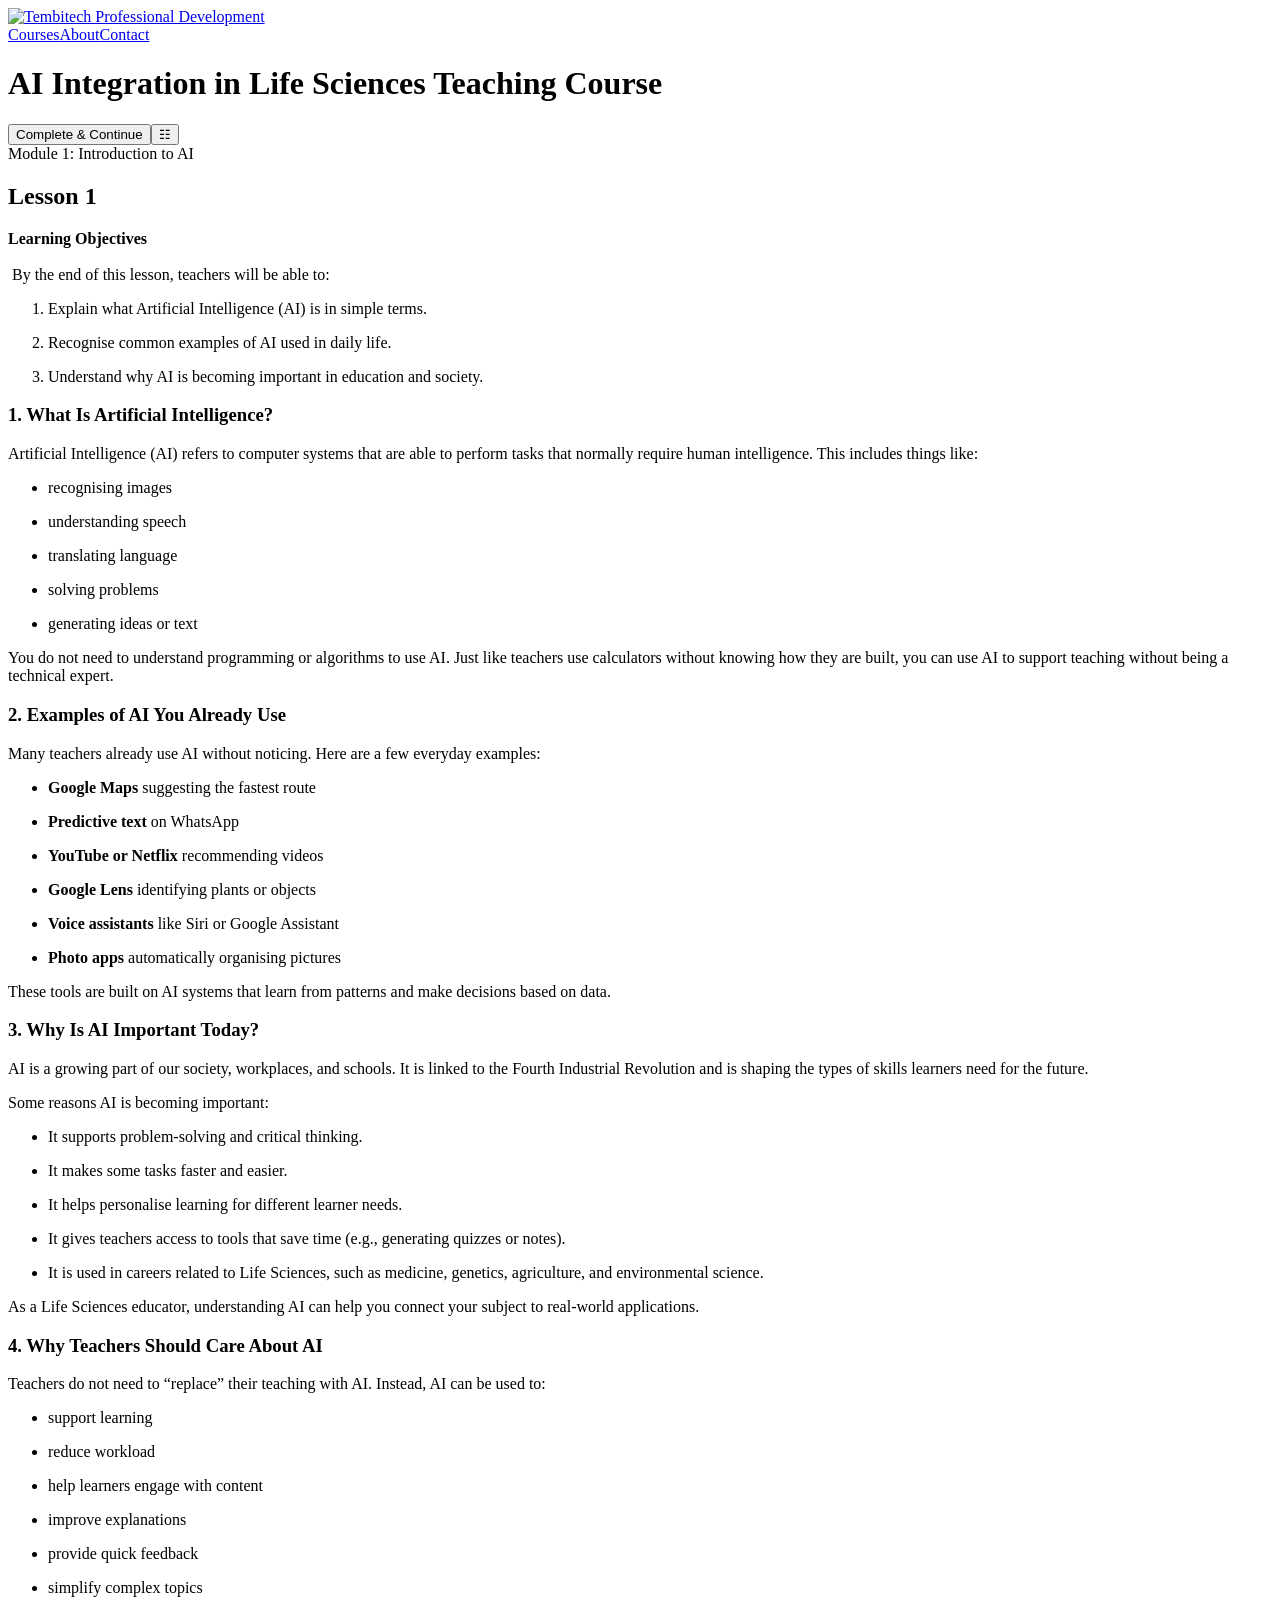
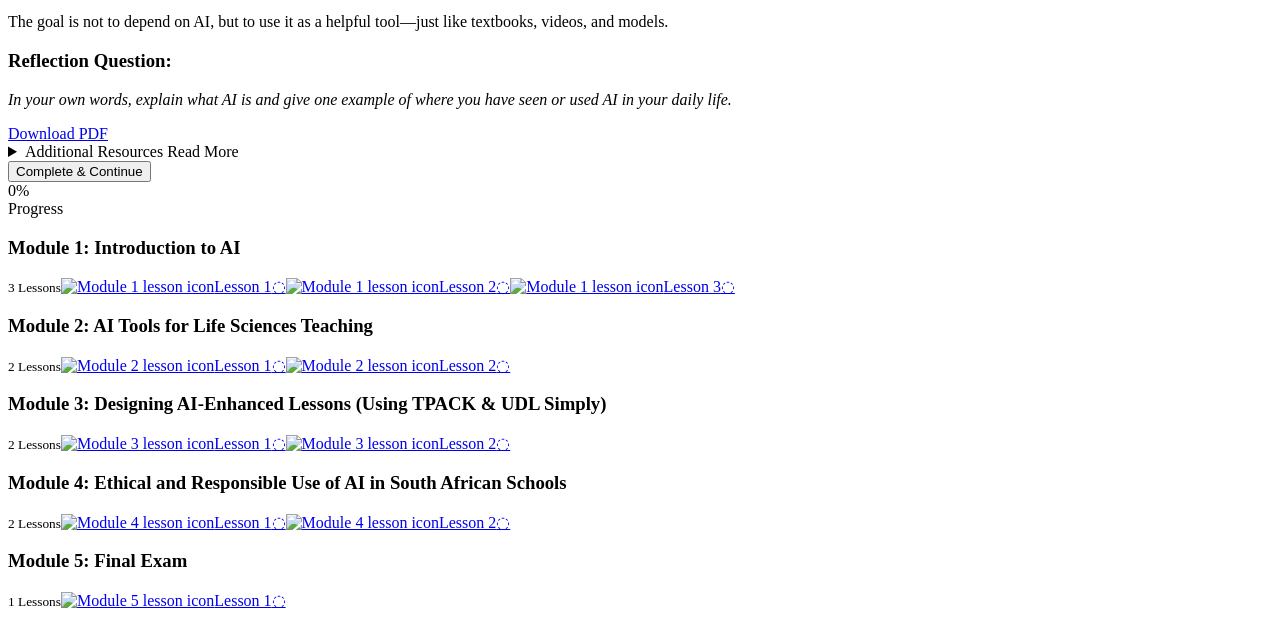
==== module-1-lesson-1.html @ ab1770be "Add files via upload" ====
<!DOCTYPE html>

<html lang="en"><head><meta charset="utf-8"/><meta content="width=device-width,initial-scale=1" name="viewport"/><title>Lesson 1 — Tembitech</title><link href="assets/style.css" rel="stylesheet"/></head><body data-lesson="1-1" data-next="module-1-lesson-2.html"><header class="site-header"><a class="brand" href="index.html"><img alt="Tembitech Professional Development" src="https://images.squarespace-cdn.com/content/v1/6937506808ee877567604727/1765232756141-DBXHXUD9WX5X76IBM87U/ChatGPT+Image+Nov+30%2C+2025+at+03_59_58+PM.png?format=1500w"/></a><nav><a href="course.html">Courses</a><a href="about.html">About</a><a href="contact.html">Contact</a></nav></header><div class="lesson-shell"><div class="lesson-toolbar"><h1>AI Integration in Life Sciences Teaching Course</h1><div class="lesson-controls"><button class="complete">Complete &amp; Continue</button><button aria-label="Toggle lesson menu" class="side-toggle" id="sidebar-toggle">☷</button></div></div><div class="lesson-main"><main class="lesson-body"><div class="lesson-head"><div class="eyebrow">Module 1: Introduction to AI</div><h2>Lesson 1</h2></div><div class="lesson-copy"><div class="sqs-html-content" data-sqsp-text-block-content=""><p class="" style="white-space:pre-wrap;"><strong>Learning Objectives<br/></strong><br/> By the end of this lesson, teachers will be able to:</p><ol data-rte-list="default"><li><p class="" style="white-space:pre-wrap;">Explain what Artificial Intelligence (AI) is in simple terms.</p></li><li><p class="" style="white-space:pre-wrap;">Recognise common examples of AI used in daily life.</p></li><li><p class="" style="white-space:pre-wrap;">Understand why AI is becoming important in education and society.</p></li></ol></div><div class="sqs-html-content" data-sqsp-text-block-content=""><h3 style="white-space:pre-wrap;"><strong>1. What Is Artificial Intelligence?</strong></h3><p class="" style="white-space:pre-wrap;">Artificial Intelligence (AI) refers to computer systems that are able to perform tasks that normally require human intelligence. This includes things like:</p><ul data-rte-list="default"><li><p class="" style="white-space:pre-wrap;">recognising images</p></li><li><p class="" style="white-space:pre-wrap;">understanding speech</p></li><li><p class="" style="white-space:pre-wrap;">translating language</p></li><li><p class="" style="white-space:pre-wrap;">solving problems</p></li><li><p class="" style="white-space:pre-wrap;">generating ideas or text</p></li></ul><p class="" style="white-space:pre-wrap;">You do not need to understand programming or algorithms to use AI. Just like teachers use calculators without knowing how they are built, you can use AI to support teaching without being a technical expert.</p><h3 style="white-space:pre-wrap;"><strong>2. Examples of AI You Already Use</strong></h3><p class="" style="white-space:pre-wrap;">Many teachers already use AI without noticing. Here are a few everyday examples:</p><ul data-rte-list="default"><li><p class="" style="white-space:pre-wrap;"><strong>Google Maps</strong> suggesting the fastest route</p></li><li><p class="" style="white-space:pre-wrap;"><strong>Predictive text</strong> on WhatsApp</p></li><li><p class="" style="white-space:pre-wrap;"><strong>YouTube or Netflix</strong> recommending videos</p></li><li><p class="" style="white-space:pre-wrap;"><strong>Google Lens</strong> identifying plants or objects</p></li><li><p class="" style="white-space:pre-wrap;"><strong>Voice assistants</strong> like Siri or Google Assistant</p></li><li><p class="" style="white-space:pre-wrap;"><strong>Photo apps</strong> automatically organising pictures</p></li></ul><p class="" style="white-space:pre-wrap;">These tools are built on AI systems that learn from patterns and make decisions based on data.</p><h3 style="white-space:pre-wrap;"><strong>3. Why Is AI Important Today?</strong></h3><p class="" style="white-space:pre-wrap;">AI is a growing part of our society, workplaces, and schools. It is linked to the Fourth Industrial Revolution and is shaping the types of skills learners need for the future.</p><p class="" style="white-space:pre-wrap;">Some reasons AI is becoming important:</p><ul data-rte-list="default"><li><p class="" style="white-space:pre-wrap;">It supports problem-solving and critical thinking.</p></li><li><p class="" style="white-space:pre-wrap;">It makes some tasks faster and easier.</p></li><li><p class="" style="white-space:pre-wrap;">It helps personalise learning for different learner needs.</p></li><li><p class="" style="white-space:pre-wrap;">It gives teachers access to tools that save time (e.g., generating quizzes or notes).</p></li><li><p class="" style="white-space:pre-wrap;">It is used in careers related to Life Sciences, such as medicine, genetics, agriculture, and environmental science.</p></li></ul><p class="" style="white-space:pre-wrap;">As a Life Sciences educator, understanding AI can help you connect your subject to real-world applications.</p><h3 style="white-space:pre-wrap;"><strong>4. Why Teachers Should Care About AI</strong></h3><p class="" style="white-space:pre-wrap;">Teachers do not need to “replace” their teaching with AI. Instead, AI can be used to:</p><ul data-rte-list="default"><li><p class="" style="white-space:pre-wrap;">support learning</p></li><li><p class="" style="white-space:pre-wrap;">reduce workload</p></li><li><p class="" style="white-space:pre-wrap;">help learners engage with content</p></li><li><p class="" style="white-space:pre-wrap;">improve explanations</p></li><li><p class="" style="white-space:pre-wrap;">provide quick feedback</p></li><li><p class="" style="white-space:pre-wrap;">simplify complex topics</p></li></ul><p class="" style="white-space:pre-wrap;">The goal is not to depend on AI, but to use it as a helpful tool—just like textbooks, videos, and models.</p><h3 style="white-space:pre-wrap;"><strong>Reflection Question:</strong></h3><p class="" style="white-space:pre-wrap;"><em>In your own words, explain what AI is and give one example of where you have seen or used AI in your daily life.</em></p></div><div class="resource"><a href="https://share.google/nVao4CCB8Tq6VTcps" rel="noopener" target="_blank">Download PDF</a></div><details class="resource"><summary>Additional Resources Read More</summary><p><a href="https://share.google/VZdBVOHCZ76gS6Zm8" rel="noopener" target="_blank">Read More</a></p></details><div class="lesson-bottom"><button class="complete">Complete &amp; Continue</button></div></div></main><aside class="lesson-sidebar"><div class="side-progress"><div class="progress" style="margin:0"><div class="progress-fill" data-progress="">0%</div><span class="progress-label">Progress</span></div></div><div class="side-group"><h3>Module 1: Introduction to AI</h3><small>3 Lessons</small><a class="side-lesson sidekey-1-1 active" href="module-1-lesson-1.html"><img alt="Module 1 lesson icon" src="assets/m1.png"/><span>Lesson 1</span><span data-done="1-1">◌</span></a><a class="side-lesson sidekey-1-2" href="module-1-lesson-2.html"><img alt="Module 1 lesson icon" src="assets/m1.png"/><span>Lesson 2</span><span data-done="1-2">◌</span></a><a class="side-lesson sidekey-1-3" href="module-1-lesson-3.html"><img alt="Module 1 lesson icon" src="assets/m1.png"/><span>Lesson 3</span><span data-done="1-3">◌</span></a></div><div class="side-group"><h3>Module 2: AI Tools for  Life Sciences Teaching</h3><small>2 Lessons</small><a class="side-lesson sidekey-2-1" href="module-2-lesson-1.html"><img alt="Module 2 lesson icon" src="assets/m2.png"/><span>Lesson 1</span><span data-done="2-1">◌</span></a><a class="side-lesson sidekey-2-2" href="module-2-lesson-2.html"><img alt="Module 2 lesson icon" src="assets/m2.png"/><span>Lesson 2</span><span data-done="2-2">◌</span></a></div><div class="side-group"><h3>Module 3: Designing AI-Enhanced Lessons (Using TPACK &amp; UDL Simply)</h3><small>2 Lessons</small><a class="side-lesson sidekey-3-1" href="module-3-lesson-1.html"><img alt="Module 3 lesson icon" src="assets/m3.png"/><span>Lesson 1</span><span data-done="3-1">◌</span></a><a class="side-lesson sidekey-3-2" href="module-3-lesson-2.html"><img alt="Module 3 lesson icon" src="assets/m3.png"/><span>Lesson 2</span><span data-done="3-2">◌</span></a></div><div class="side-group"><h3>Module 4: Ethical and Responsible Use of AI in South African Schools</h3><small>2 Lessons</small><a class="side-lesson sidekey-4-1" href="module-4-lesson-1.html"><img alt="Module 4 lesson icon" src="assets/m4.png"/><span>Lesson 1</span><span data-done="4-1">◌</span></a><a class="side-lesson sidekey-4-2" href="module-4-lesson-2.html"><img alt="Module 4 lesson icon" src="assets/m4.png"/><span>Lesson 2</span><span data-done="4-2">◌</span></a></div><div class="side-group"><h3>Module 5: Final Exam</h3><small>1 Lessons</small><a class="side-lesson sidekey-5-1" href="module-5-lesson-1.html"><img alt="Module 5 lesson icon" src="assets/m5.png"/><span>Lesson 1</span><span data-done="5-1">◌</span></a></div></aside></div></div><script src="assets/site.js"></script></body></html>
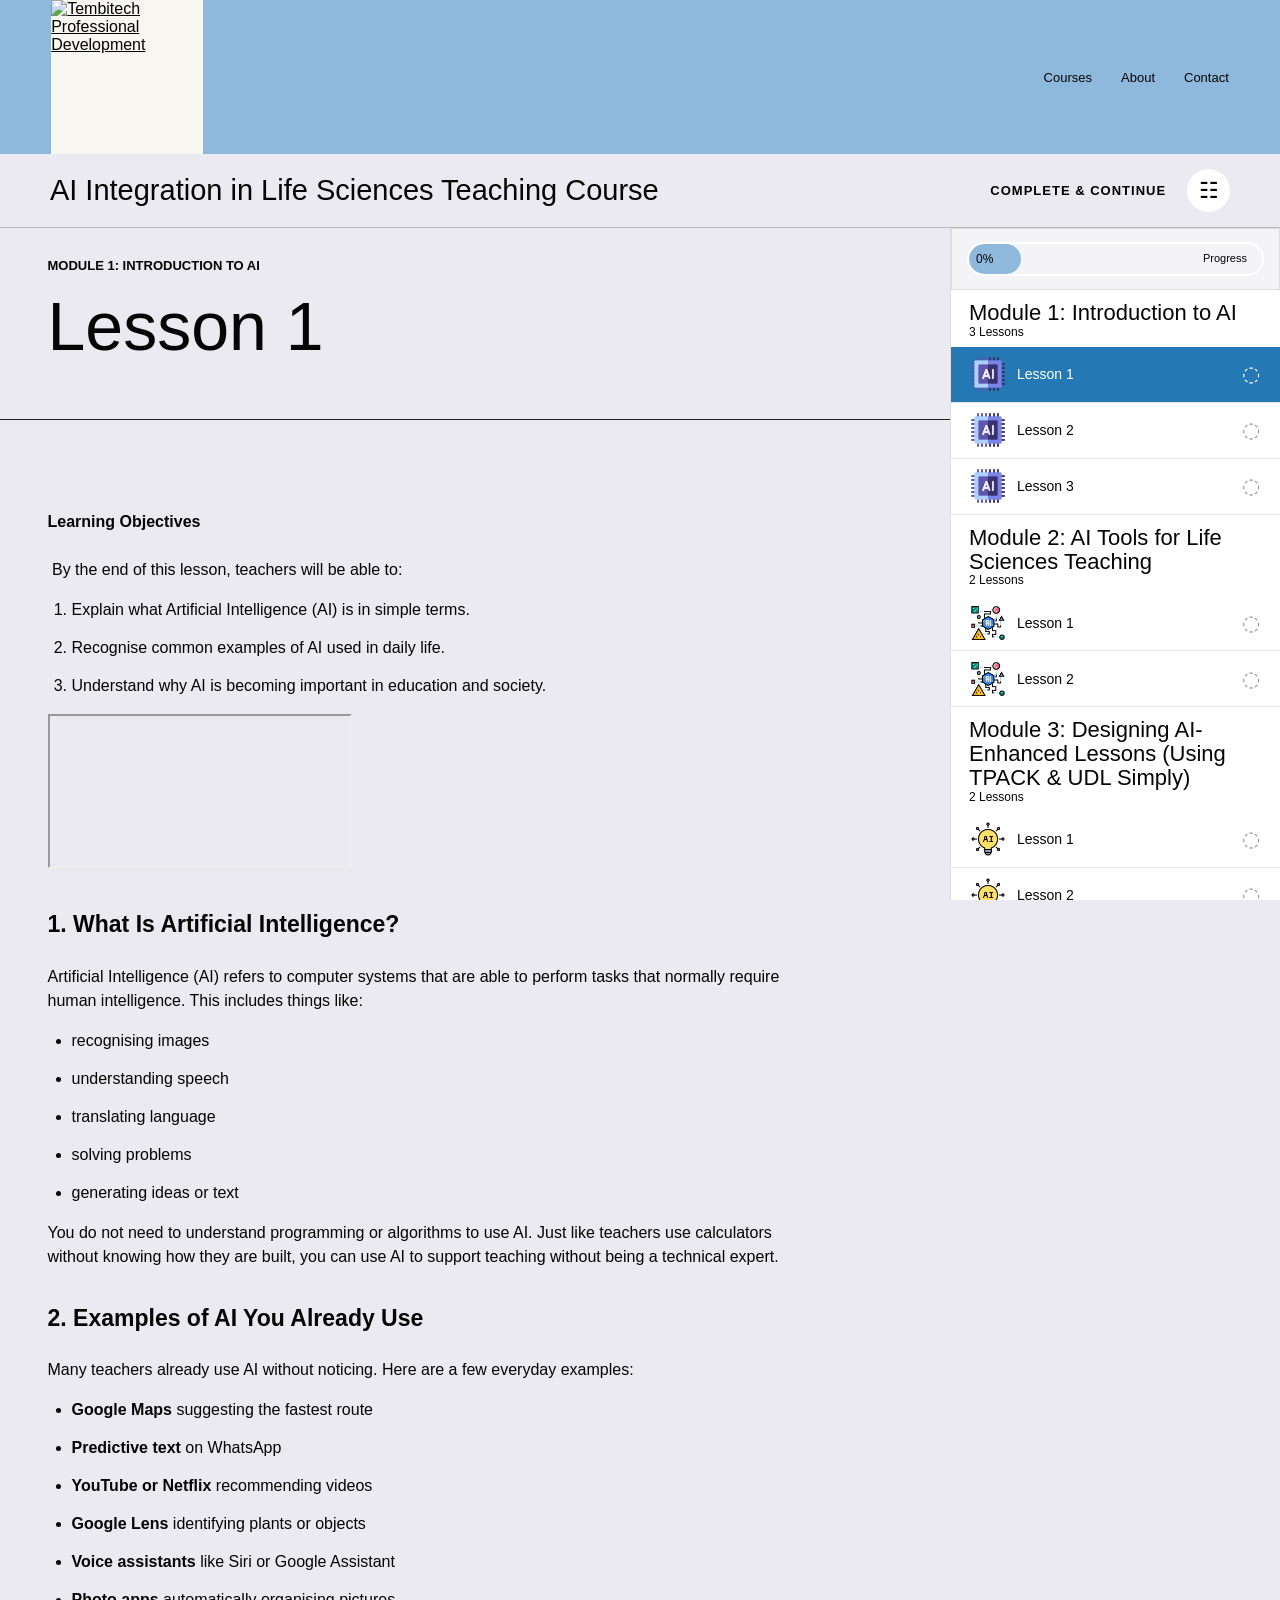
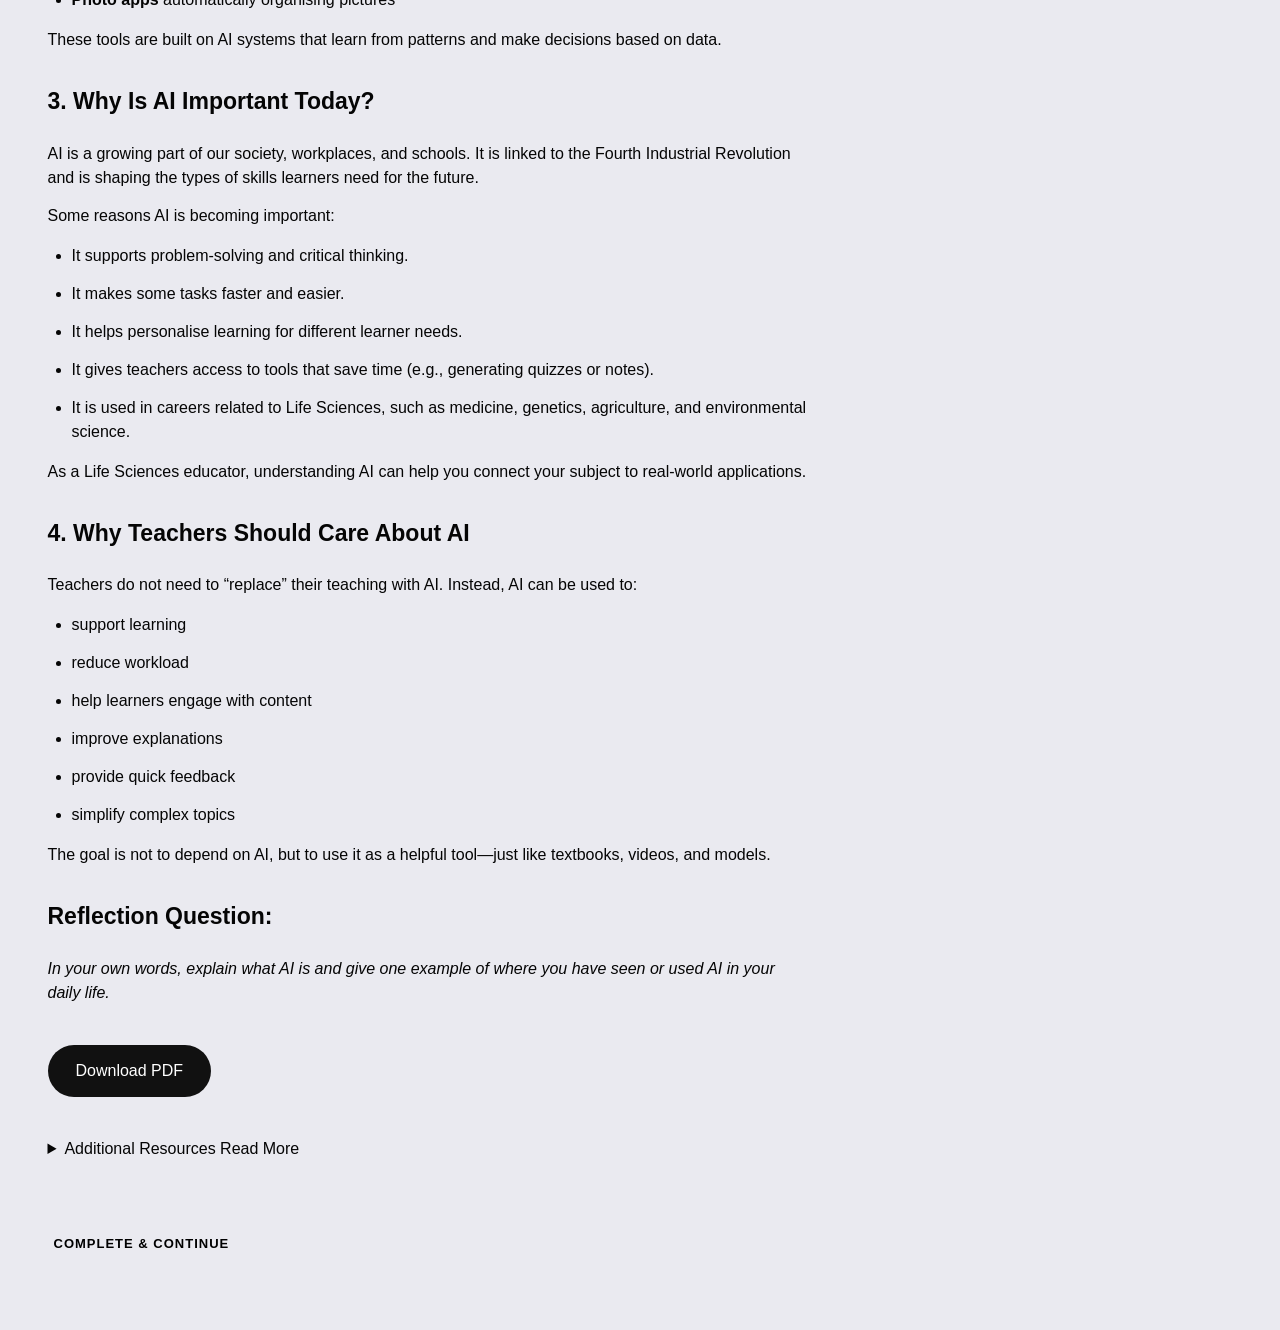
==== commit e7dff63a: "Insert video for Lesson 1 Added a video section to Lesson 1 to enhance learning." ====
--- a/module-1-lesson-1.html
+++ b/module-1-lesson-1.html
@@ -1,3 +1,14 @@
 <!DOCTYPE html>
 
-<html lang="en"><head><meta charset="utf-8"/><meta content="width=device-width,initial-scale=1" name="viewport"/><title>Lesson 1 — Tembitech</title><link href="assets/style.css" rel="stylesheet"/></head><body data-lesson="1-1" data-next="module-1-lesson-2.html"><header class="site-header"><a class="brand" href="index.html"><img alt="Tembitech Professional Development" src="https://images.squarespace-cdn.com/content/v1/6937506808ee877567604727/1765232756141-DBXHXUD9WX5X76IBM87U/ChatGPT+Image+Nov+30%2C+2025+at+03_59_58+PM.png?format=1500w"/></a><nav><a href="course.html">Courses</a><a href="about.html">About</a><a href="contact.html">Contact</a></nav></header><div class="lesson-shell"><div class="lesson-toolbar"><h1>AI Integration in Life Sciences Teaching Course</h1><div class="lesson-controls"><button class="complete">Complete &amp; Continue</button><button aria-label="Toggle lesson menu" class="side-toggle" id="sidebar-toggle">☷</button></div></div><div class="lesson-main"><main class="lesson-body"><div class="lesson-head"><div class="eyebrow">Module 1: Introduction to AI</div><h2>Lesson 1</h2></div><div class="lesson-copy"><div class="sqs-html-content" data-sqsp-text-block-content=""><p class="" style="white-space:pre-wrap;"><strong>Learning Objectives<br/></strong><br/> By the end of this lesson, teachers will be able to:</p><ol data-rte-list="default"><li><p class="" style="white-space:pre-wrap;">Explain what Artificial Intelligence (AI) is in simple terms.</p></li><li><p class="" style="white-space:pre-wrap;">Recognise common examples of AI used in daily life.</p></li><li><p class="" style="white-space:pre-wrap;">Understand why AI is becoming important in education and society.</p></li></ol></div><div class="sqs-html-content" data-sqsp-text-block-content=""><h3 style="white-space:pre-wrap;"><strong>1. What Is Artificial Intelligence?</strong></h3><p class="" style="white-space:pre-wrap;">Artificial Intelligence (AI) refers to computer systems that are able to perform tasks that normally require human intelligence. This includes things like:</p><ul data-rte-list="default"><li><p class="" style="white-space:pre-wrap;">recognising images</p></li><li><p class="" style="white-space:pre-wrap;">understanding speech</p></li><li><p class="" style="white-space:pre-wrap;">translating language</p></li><li><p class="" style="white-space:pre-wrap;">solving problems</p></li><li><p class="" style="white-space:pre-wrap;">generating ideas or text</p></li></ul><p class="" style="white-space:pre-wrap;">You do not need to understand programming or algorithms to use AI. Just like teachers use calculators without knowing how they are built, you can use AI to support teaching without being a technical expert.</p><h3 style="white-space:pre-wrap;"><strong>2. Examples of AI You Already Use</strong></h3><p class="" style="white-space:pre-wrap;">Many teachers already use AI without noticing. Here are a few everyday examples:</p><ul data-rte-list="default"><li><p class="" style="white-space:pre-wrap;"><strong>Google Maps</strong> suggesting the fastest route</p></li><li><p class="" style="white-space:pre-wrap;"><strong>Predictive text</strong> on WhatsApp</p></li><li><p class="" style="white-space:pre-wrap;"><strong>YouTube or Netflix</strong> recommending videos</p></li><li><p class="" style="white-space:pre-wrap;"><strong>Google Lens</strong> identifying plants or objects</p></li><li><p class="" style="white-space:pre-wrap;"><strong>Voice assistants</strong> like Siri or Google Assistant</p></li><li><p class="" style="white-space:pre-wrap;"><strong>Photo apps</strong> automatically organising pictures</p></li></ul><p class="" style="white-space:pre-wrap;">These tools are built on AI systems that learn from patterns and make decisions based on data.</p><h3 style="white-space:pre-wrap;"><strong>3. Why Is AI Important Today?</strong></h3><p class="" style="white-space:pre-wrap;">AI is a growing part of our society, workplaces, and schools. It is linked to the Fourth Industrial Revolution and is shaping the types of skills learners need for the future.</p><p class="" style="white-space:pre-wrap;">Some reasons AI is becoming important:</p><ul data-rte-list="default"><li><p class="" style="white-space:pre-wrap;">It supports problem-solving and critical thinking.</p></li><li><p class="" style="white-space:pre-wrap;">It makes some tasks faster and easier.</p></li><li><p class="" style="white-space:pre-wrap;">It helps personalise learning for different learner needs.</p></li><li><p class="" style="white-space:pre-wrap;">It gives teachers access to tools that save time (e.g., generating quizzes or notes).</p></li><li><p class="" style="white-space:pre-wrap;">It is used in careers related to Life Sciences, such as medicine, genetics, agriculture, and environmental science.</p></li></ul><p class="" style="white-space:pre-wrap;">As a Life Sciences educator, understanding AI can help you connect your subject to real-world applications.</p><h3 style="white-space:pre-wrap;"><strong>4. Why Teachers Should Care About AI</strong></h3><p class="" style="white-space:pre-wrap;">Teachers do not need to “replace” their teaching with AI. Instead, AI can be used to:</p><ul data-rte-list="default"><li><p class="" style="white-space:pre-wrap;">support learning</p></li><li><p class="" style="white-space:pre-wrap;">reduce workload</p></li><li><p class="" style="white-space:pre-wrap;">help learners engage with content</p></li><li><p class="" style="white-space:pre-wrap;">improve explanations</p></li><li><p class="" style="white-space:pre-wrap;">provide quick feedback</p></li><li><p class="" style="white-space:pre-wrap;">simplify complex topics</p></li></ul><p class="" style="white-space:pre-wrap;">The goal is not to depend on AI, but to use it as a helpful tool—just like textbooks, videos, and models.</p><h3 style="white-space:pre-wrap;"><strong>Reflection Question:</strong></h3><p class="" style="white-space:pre-wrap;"><em>In your own words, explain what AI is and give one example of where you have seen or used AI in your daily life.</em></p></div><div class="resource"><a href="https://share.google/nVao4CCB8Tq6VTcps" rel="noopener" target="_blank">Download PDF</a></div><details class="resource"><summary>Additional Resources Read More</summary><p><a href="https://share.google/VZdBVOHCZ76gS6Zm8" rel="noopener" target="_blank">Read More</a></p></details><div class="lesson-bottom"><button class="complete">Complete &amp; Continue</button></div></div></main><aside class="lesson-sidebar"><div class="side-progress"><div class="progress" style="margin:0"><div class="progress-fill" data-progress="">0%</div><span class="progress-label">Progress</span></div></div><div class="side-group"><h3>Module 1: Introduction to AI</h3><small>3 Lessons</small><a class="side-lesson sidekey-1-1 active" href="module-1-lesson-1.html"><img alt="Module 1 lesson icon" src="assets/m1.png"/><span>Lesson 1</span><span data-done="1-1">◌</span></a><a class="side-lesson sidekey-1-2" href="module-1-lesson-2.html"><img alt="Module 1 lesson icon" src="assets/m1.png"/><span>Lesson 2</span><span data-done="1-2">◌</span></a><a class="side-lesson sidekey-1-3" href="module-1-lesson-3.html"><img alt="Module 1 lesson icon" src="assets/m1.png"/><span>Lesson 3</span><span data-done="1-3">◌</span></a></div><div class="side-group"><h3>Module 2: AI Tools for  Life Sciences Teaching</h3><small>2 Lessons</small><a class="side-lesson sidekey-2-1" href="module-2-lesson-1.html"><img alt="Module 2 lesson icon" src="assets/m2.png"/><span>Lesson 1</span><span data-done="2-1">◌</span></a><a class="side-lesson sidekey-2-2" href="module-2-lesson-2.html"><img alt="Module 2 lesson icon" src="assets/m2.png"/><span>Lesson 2</span><span data-done="2-2">◌</span></a></div><div class="side-group"><h3>Module 3: Designing AI-Enhanced Lessons (Using TPACK &amp; UDL Simply)</h3><small>2 Lessons</small><a class="side-lesson sidekey-3-1" href="module-3-lesson-1.html"><img alt="Module 3 lesson icon" src="assets/m3.png"/><span>Lesson 1</span><span data-done="3-1">◌</span></a><a class="side-lesson sidekey-3-2" href="module-3-lesson-2.html"><img alt="Module 3 lesson icon" src="assets/m3.png"/><span>Lesson 2</span><span data-done="3-2">◌</span></a></div><div class="side-group"><h3>Module 4: Ethical and Responsible Use of AI in South African Schools</h3><small>2 Lessons</small><a class="side-lesson sidekey-4-1" href="module-4-lesson-1.html"><img alt="Module 4 lesson icon" src="assets/m4.png"/><span>Lesson 1</span><span data-done="4-1">◌</span></a><a class="side-lesson sidekey-4-2" href="module-4-lesson-2.html"><img alt="Module 4 lesson icon" src="assets/m4.png"/><span>Lesson 2</span><span data-done="4-2">◌</span></a></div><div class="side-group"><h3>Module 5: Final Exam</h3><small>1 Lessons</small><a class="side-lesson sidekey-5-1" href="module-5-lesson-1.html"><img alt="Module 5 lesson icon" src="assets/m5.png"/><span>Lesson 1</span><span data-done="5-1">◌</span></a></div></aside></div></div><script src="assets/site.js"></script></body></html>+<html lang="en"><head><meta charset="utf-8"/><meta content="width=device-width,initial-scale=1" name="viewport"/><title>Lesson 1 — Tembitech</title><link href="assets/style.css" rel="stylesheet"/></head><body data-lesson="1-1" data-next="module-1-lesson-2.html"><header class="site-header"><a class="brand" href="index.html"><img alt="Tembitech Professional Development" src="https://images.squarespace-cdn.com/content/v1/6937506808ee877567604727/1765232756141-DBXHXUD9WX5X76IBM87U/ChatGPT+Image+Nov+30%2C+2025+at+03_59_58+PM.png?format=1500w"/></a><nav><a href="course.html">Courses</a><a href="about.html">About</a><a href="contact.html">Contact</a></nav></header><div class="lesson-shell"><div class="lesson-toolbar"><h1>AI Integration in Life Sciences Teaching Course</h1><div class="lesson-controls"><button class="complete">Complete &amp; Continue</button><button aria-label="Toggle lesson menu" class="side-toggle" id="sidebar-toggle">☷</button></div></div><div class="lesson-main"><main class="lesson-body"><div class="lesson-head"><div class="eyebrow">Module 1: Introduction to AI</div><h2>Lesson 1</h2></div><div class="lesson-copy"><div class="sqs-html-content" data-sqsp-text-block-content=""><p class="" style="white-space:pre-wrap;"><strong>Learning Objectives<br/></strong><br/> By the end of this lesson, teachers will be able to:</p><ol data-rte-list="default"><li><p class="" style="white-space:pre-wrap;">Explain what Artificial Intelligence (AI) is in simple terms.</p></li><li><p class="" style="white-space:pre-wrap;">Recognise common examples of AI used in daily life.</p></li><li><p class="" style="white-space:pre-wrap;">Understand why AI is becoming important in education and society.</p></li></ol></div>
+
+<div class="lesson-video">
+  <iframe
+    src="https://www.youtube.com/embed/xnLzjUrUY-c"
+    title="Module 1 Lesson 1 Video"
+    allow="accelerometer; autoplay; clipboard-write; encrypted-media; gyroscope; picture-in-picture; web-share"
+    allowfullscreen>
+  </iframe>
+</div>
+
+<div class="sqs-html-content" data-sqsp-text-block-content=""><h3 style="white-space:pre-wrap;"><strong>1. What Is Artificial Intelligence?</strong></h3><p class="" style="white-space:pre-wrap;">Artificial Intelligence (AI) refers to computer systems that are able to perform tasks that normally require human intelligence. This includes things like:</p><ul data-rte-list="default"><li><p class="" style="white-space:pre-wrap;">recognising images</p></li><li><p class="" style="white-space:pre-wrap;">understanding speech</p></li><li><p class="" style="white-space:pre-wrap;">translating language</p></li><li><p class="" style="white-space:pre-wrap;">solving problems</p></li><li><p class="" style="white-space:pre-wrap;">generating ideas or text</p></li></ul><p class="" style="white-space:pre-wrap;">You do not need to understand programming or algorithms to use AI. Just like teachers use calculators without knowing how they are built, you can use AI to support teaching without being a technical expert.</p><h3 style="white-space:pre-wrap;"><strong>2. Examples of AI You Already Use</strong></h3><p class="" style="white-space:pre-wrap;">Many teachers already use AI without noticing. Here are a few everyday examples:</p><ul data-rte-list="default"><li><p class="" style="white-space:pre-wrap;"><strong>Google Maps</strong> suggesting the fastest route</p></li><li><p class="" style="white-space:pre-wrap;"><strong>Predictive text</strong> on WhatsApp</p></li><li><p class="" style="white-space:pre-wrap;"><strong>YouTube or Netflix</strong> recommending videos</p></li><li><p class="" style="white-space:pre-wrap;"><strong>Google Lens</strong> identifying plants or objects</p></li><li><p class="" style="white-space:pre-wrap;"><strong>Voice assistants</strong> like Siri or Google Assistant</p></li><li><p class="" style="white-space:pre-wrap;"><strong>Photo apps</strong> automatically organising pictures</p></li></ul><p class="" style="white-space:pre-wrap;">These tools are built on AI systems that learn from patterns and make decisions based on data.</p><h3 style="white-space:pre-wrap;"><strong>3. Why Is AI Important Today?</strong></h3><p class="" style="white-space:pre-wrap;">AI is a growing part of our society, workplaces, and schools. It is linked to the Fourth Industrial Revolution and is shaping the types of skills learners need for the future.</p><p class="" style="white-space:pre-wrap;">Some reasons AI is becoming important:</p><ul data-rte-list="default"><li><p class="" style="white-space:pre-wrap;">It supports problem-solving and critical thinking.</p></li><li><p class="" style="white-space:pre-wrap;">It makes some tasks faster and easier.</p></li><li><p class="" style="white-space:pre-wrap;">It helps personalise learning for different learner needs.</p></li><li><p class="" style="white-space:pre-wrap;">It gives teachers access to tools that save time (e.g., generating quizzes or notes).</p></li><li><p class="" style="white-space:pre-wrap;">It is used in careers related to Life Sciences, such as medicine, genetics, agriculture, and environmental science.</p></li></ul><p class="" style="white-space:pre-wrap;">As a Life Sciences educator, understanding AI can help you connect your subject to real-world applications.</p><h3 style="white-space:pre-wrap;"><strong>4. Why Teachers Should Care About AI</strong></h3><p class="" style="white-space:pre-wrap;">Teachers do not need to “replace” their teaching with AI. Instead, AI can be used to:</p><ul data-rte-list="default"><li><p class="" style="white-space:pre-wrap;">support learning</p></li><li><p class="" style="white-space:pre-wrap;">reduce workload</p></li><li><p class="" style="white-space:pre-wrap;">help learners engage with content</p></li><li><p class="" style="white-space:pre-wrap;">improve explanations</p></li><li><p class="" style="white-space:pre-wrap;">provide quick feedback</p></li><li><p class="" style="white-space:pre-wrap;">simplify complex topics</p></li></ul><p class="" style="white-space:pre-wrap;">The goal is not to depend on AI, but to use it as a helpful tool—just like textbooks, videos, and models.</p><h3 style="white-space:pre-wrap;"><strong>Reflection Question:</strong></h3><p class="" style="white-space:pre-wrap;"><em>In your own words, explain what AI is and give one example of where you have seen or used AI in your daily life.</em></p></div><div class="resource"><a href="https://share.google/nVao4CCB8Tq6VTcps" rel="noopener" target="_blank">Download PDF</a></div><details class="resource"><summary>Additional Resources Read More</summary><p><a href="https://share.google/VZdBVOHCZ76gS6Zm8" rel="noopener" target="_blank">Read More</a></p></details><div class="lesson-bottom"><button class="complete">Complete &amp; Continue</button></div></div></main><aside class="lesson-sidebar"><div class="side-progress"><div class="progress" style="margin:0"><div class="progress-fill" data-progress="">0%</div><span class="progress-label">Progress</span></div></div><div class="side-group"><h3>Module 1: Introduction to AI</h3><small>3 Lessons</small><a class="side-lesson sidekey-1-1 active" href="module-1-lesson-1.html"><img alt="Module 1 lesson icon" src="assets/m1.png"/><span>Lesson 1</span><span data-done="1-1">◌</span></a><a class="side-lesson sidekey-1-2" href="module-1-lesson-2.html"><img alt="Module 1 lesson icon" src="assets/m1.png"/><span>Lesson 2</span><span data-done="1-2">◌</span></a><a class="side-lesson sidekey-1-3" href="module-1-lesson-3.html"><img alt="Module 1 lesson icon" src="assets/m1.png"/><span>Lesson 3</span><span data-done="1-3">◌</span></a></div><div class="side-group"><h3>Module 2: AI Tools for  Life Sciences Teaching</h3><small>2 Lessons</small><a class="side-lesson sidekey-2-1" href="module-2-lesson-1.html"><img alt="Module 2 lesson icon" src="assets/m2.png"/><span>Lesson 1</span><span data-done="2-1">◌</span></a><a class="side-lesson sidekey-2-2" href="module-2-lesson-2.html"><img alt="Module 2 lesson icon" src="assets/m2.png"/><span>Lesson 2</span><span data-done="2-2">◌</span></a></div><div class="side-group"><h3>Module 3: Designing AI-Enhanced Lessons (Using TPACK &amp; UDL Simply)</h3><small>2 Lessons</small><a class="side-lesson sidekey-3-1" href="module-3-lesson-1.html"><img alt="Module 3 lesson icon" src="assets/m3.png"/><span>Lesson 1</span><span data-done="3-1">◌</span></a><a class="side-lesson sidekey-3-2" href="module-3-lesson-2.html"><img alt="Module 3 lesson icon" src="assets/m3.png"/><span>Lesson 2</span><span data-done="3-2">◌</span></a></div><div class="side-group"><h3>Module 4: Ethical and Responsible Use of AI in South African Schools</h3><small>2 Lessons</small><a class="side-lesson sidekey-4-1" href="module-4-lesson-1.html"><img alt="Module 4 lesson icon" src="assets/m4.png"/><span>Lesson 1</span><span data-done="4-1">◌</span></a><a class="side-lesson sidekey-4-2" href="module-4-lesson-2.html"><img alt="Module 4 lesson icon" src="assets/m4.png"/><span>Lesson 2</span><span data-done="4-2">◌</span></a></div><div class="side-group"><h3>Module 5: Final Exam</h3><small>1 Lessons</small><a class="side-lesson sidekey-5-1" href="module-5-lesson-1.html"><img alt="Module 5 lesson icon" src="assets/m5.png"/><span>Lesson 1</span><span data-done="5-1">◌</span></a></div></aside></div></div><script src="assets/site.js"></script></body></html>
--- a/assets/style.css
+++ b/assets/style.css
@@ -0,0 +1,16 @@
+*{box-sizing:border-box}html{scroll-behavior:smooth}body{margin:0;background:#fff;color:#050505;font-family:Roboto,Arial,sans-serif;font-size:16px}a{color:inherit}button{font:inherit;cursor:pointer}.site-header{height:154px;background:#8fb9dc;display:flex;align-items:center;justify-content:space-between;padding:0 4%;position:sticky;top:0;z-index:20}.brand{height:154px;width:152px;background:#f8f6f0;display:flex;align-items:center}.brand img{width:100%;height:100%;object-fit:contain}.site-header nav{display:flex;align-items:center;gap:29px}.site-header nav a{font-size:13px;text-decoration:none}.site-header nav a:hover{text-decoration:underline}.site-header nav a:last-child{margin-right:0}.footer{background:#8fb9dc;display:grid;grid-template-columns:2.5fr 1fr 1fr;gap:36px;padding:64px 4%;font-size:14px}.footer h2{font-weight:400;font-size:29px;margin:0 0 35px}.footer h3{font-weight:400;font-size:19px;margin:0 0 22px}.footer p{line-height:1.4}.footer a{text-decoration:none}.socials{font-size:25px}.hero{height:640px;background-size:cover;background-position:center;position:relative;color:white;display:flex;align-items:center;justify-content:center;text-align:center}.hero:before{content:'';position:absolute;inset:0;background:rgba(0,0,0,.42)}.hero-inner{position:relative;max-width:920px;padding:30px}.hero h1{font-size:58px;line-height:1.12;font-weight:400;margin:0 0 23px}.hero p{font-size:17px;max-width:740px;margin:0 auto 55px}.scroll-pill{background:#8fb9dc;color:#111;border:0;border-radius:50px;padding:20px 65px;text-transform:uppercase;font-size:12px;letter-spacing:1px;text-decoration:none;display:inline-block}.target{padding:4px 4% 42px}.target h2{text-align:center;font-size:36px;font-weight:400;margin:0 0 35px}.target-grid{display:grid;grid-template-columns:1fr 1fr;gap:6.5%}.audience{background:#ededf0;padding:17px 14%;}.audience img{width:100%;height:390px;object-fit:cover}.audience h3{font-weight:400;font-size:17px;margin:20px 0 26px}.audience p{font-size:13px;line-height:1.5}.float-arrow{position:fixed;bottom:20px;right:23px;background:#8fb9dc;color:black;width:48px;height:48px;border-radius:100%;border:0;z-index:30;font-size:24px;box-shadow:0 3px 15px #0003}.course-overview{background:#eaeaf0;padding:54px max(5%,calc((100% - 900px)/2)) 90px}.course-overview h1{text-align:center;font-size:57px;line-height:1.06;font-weight:400;margin:15px auto 30px}.intro p{text-align:center;font-size:19px;line-height:1.35;margin:15px auto}.course-cta{margin:25px auto 22px;display:block;text-align:center;background:#050505;border-radius:50px;color:white;text-decoration:none;width:max-content;padding:14px 32px;font-size:12px;text-transform:uppercase}.progress{border:2px solid white;height:34px;border-radius:30px;margin:20px 0 48px;position:relative;overflow:hidden}.progress-fill{background:#8fb9dc;height:100%;width:0;display:flex;align-items:center;padding:4px 7px;font-size:12px;min-width:52px;border-radius:30px}.progress-label{position:absolute;right:15px;top:8px;font-size:11px}.chapter{background:#fff;margin:0 0 25px}.chapter summary{padding:17px 18px;list-style:none;display:flex;justify-content:space-between;cursor:pointer;font-size:29px}.chapter summary::-webkit-details-marker{display:none}.chapter small{display:block;font-size:11px;margin-top:5px}.chapter .chev{font-size:22px}.lesson-tile{display:flex;align-items:center;gap:25px;text-decoration:none;padding:18px 17px;min-height:125px}.lesson-tile:nth-child(even){background:#faf8fa}.lesson-tile img{width:47px;height:52px;object-fit:contain}.lesson-tile h3{font-size:19px;font-weight:400;margin:0 0 5px}.lesson-tile p{font-size:12px;line-height:1.35;margin:0;max-width:490px}.lesson-tile .status{margin-left:auto;color:#969696;font-size:27px}.lesson-tile:hover{background:#eaf1fa}.subpage{min-height:70vh;padding:55px max(5%,calc((100% - 1050px)/2)) 80px}.subpage h1{font-size:55px;font-weight:400}.subpage p,.subpage li{line-height:1.65}.about-images img{width:40%;max-width:460px}.contact-layout{display:grid;grid-template-columns:1fr 1fr;gap:50px}.contact-layout img{max-width:100%;height:auto}.lesson-shell{background:#eaeaf0;min-height:100vh}.lesson-toolbar{height:74px;border-bottom:1px solid #bbb;display:flex;align-items:center;justify-content:space-between;padding:0 3.9%;position:sticky;top:154px;background:#eaeaf0;z-index:15;gap:20px}.lesson-toolbar h1{font-size:29px;font-weight:400;margin:0}.lesson-controls{display:flex;align-items:center;gap:15px}.complete{border:0;background:transparent;text-transform:uppercase;letter-spacing:1px;font-size:13px;font-weight:600;white-space:nowrap}.side-toggle{border:0;background:white;border-radius:30px;width:43px;height:43px;font-size:22px}.lesson-main{display:grid;grid-template-columns:minmax(0,1fr) 330px;min-height:700px}.lesson-main.no-side{grid-template-columns:1fr}.lesson-main.no-side .lesson-sidebar{display:none}.lesson-body{padding:30px 5% 75px;max-width:1100px;width:100%;margin:0 auto}.lesson-head{border-bottom:1px solid #222;margin:0 -5.5% 90px;padding:0 5.5% 40px}.lesson-head .eyebrow{font-size:13px;font-weight:700;text-transform:uppercase}.lesson-head h2{font-size:68px;font-weight:400;margin:14px 0}.lesson-copy{max-width:760px;font-size:16px;line-height:1.5}.lesson-copy h2{font-size:31px;line-height:1.15;margin-top:55px}.lesson-copy h3{font-size:23px;margin-top:32px}.lesson-copy p{margin:14px 0}.lesson-copy ul,.lesson-copy ol{padding-left:24px}.lesson-copy li{margin-bottom:8px}.lesson-copy a{color:#0d6099}.lesson-sidebar{background:white;border-left:1px solid #ddd;position:sticky;top:228px;height:calc(100vh - 228px);overflow:auto}.side-progress{padding:13px 15px;border:1px solid #ddd;background:#f4f4f6;position:sticky;top:0;z-index:2}.side-group h3{font-size:22px;line-height:1.08;font-weight:400;margin:0;padding:11px 18px 0}.side-group small{font-size:12px;display:block;padding:0 18px 8px}.side-lesson{display:flex;align-items:center;gap:12px;padding:9px 20px;text-decoration:none;font-size:14px;border-bottom:1px solid #e5e5e5;min-height:46px}.side-lesson img{width:34px;height:37px;object-fit:contain}.side-lesson span:last-child{margin-left:auto;font-size:21px;color:#999}.side-lesson.active{background:#2478b3;color:white}.side-lesson.active span:last-child{color:white}.side-lesson:hover{background:#e9eff4;color:#111}.resource{margin-top:40px}.resource a{display:inline-block;background:#111;color:white;padding:14px 28px;text-decoration:none;border-radius:40px}.lesson-bottom{margin-top:70px}.supplement{background:white;padding:55px 8%}.supplement h2{font-weight:400;font-size:36px}.supplement img{width:190px;float:right;margin:0 0 20px 30px}.faq{background:#f3f3f3;padding:45px 8%}.faq details{padding:12px;border-bottom:1px solid #ccc}.mobile-message{display:none}@media(max-width:900px){.site-header{height:95px}.brand{height:95px;width:94px}.site-header nav{gap:12px}.site-header nav a{font-size:11px}.hero{height:600px}.hero h1{font-size:40px}.course-overview h1{font-size:42px}.target-grid{gap:18px}.audience{padding:15px}.audience img{height:270px}.footer{grid-template-columns:1fr 1fr}.lesson-toolbar{top:95px}.lesson-main{grid-template-columns:1fr}.lesson-sidebar{position:fixed;top:169px;right:0;width:320px;height:calc(100vh - 169px);box-shadow:-8px 0 22px #0002;z-index:15}.lesson-head h2{font-size:46px}}@media(max-width:560px){.site-header nav a:first-child{display:none}.site-header nav{gap:10px}.target-grid,.contact-layout{grid-template-columns:1fr}.course-overview{padding:25px 4% 60px}.course-overview h1{font-size:37px}.intro p{font-size:16px}.chapter summary{font-size:22px}.lesson-toolbar h1{font-size:16px}.complete{font-size:10px}.lesson-body{padding:20px 5%}.lesson-head{margin-bottom:45px}.lesson-head h2{font-size:43px}.footer{grid-template-columns:1fr}.hero h1{font-size:36px}.hero p{font-size:15px}}
+/* October 2026 content and layout corrections */
+.footer{padding:24px 4% 22px;gap:20px;align-items:start;min-height:0}
+.footer h2{font-size:25px;margin:0 0 14px}.footer h3{font-size:18px;margin:0 0 10px}.footer p{margin:7px 0;line-height:1.4}.socials{font-size:21px}
+.contact-layout{display:block;max-width:700px}.contact-layout>div{max-width:650px}.contact-layout p{max-width:570px}
+.subpage:has(.contact-layout){min-height:60vh}.about-images{display:none}
+.target .audience img{object-fit:cover;object-position:center}
+@media(max-width:560px){.footer{gap:14px;padding:23px 5%}.footer h2{font-size:23px}}
+
+/* October 2026 content and layout corrections */
+.footer{padding:24px 4% 22px;gap:20px;align-items:start;min-height:0}
+.footer h2{font-size:25px;margin:0 0 14px}.footer h3{font-size:18px;margin:0 0 10px}.footer p{margin:7px 0;line-height:1.4}.socials{font-size:21px}
+.contact-layout{display:block;max-width:700px}.contact-layout>div{max-width:650px}.contact-layout p{max-width:570px}
+.subpage:has(.contact-layout){min-height:60vh}.about-images{display:none}
+.target .audience img{object-fit:cover;object-position:center}
+@media(max-width:560px){.footer{gap:14px;padding:23px 5%}.footer h2{font-size:23px}}
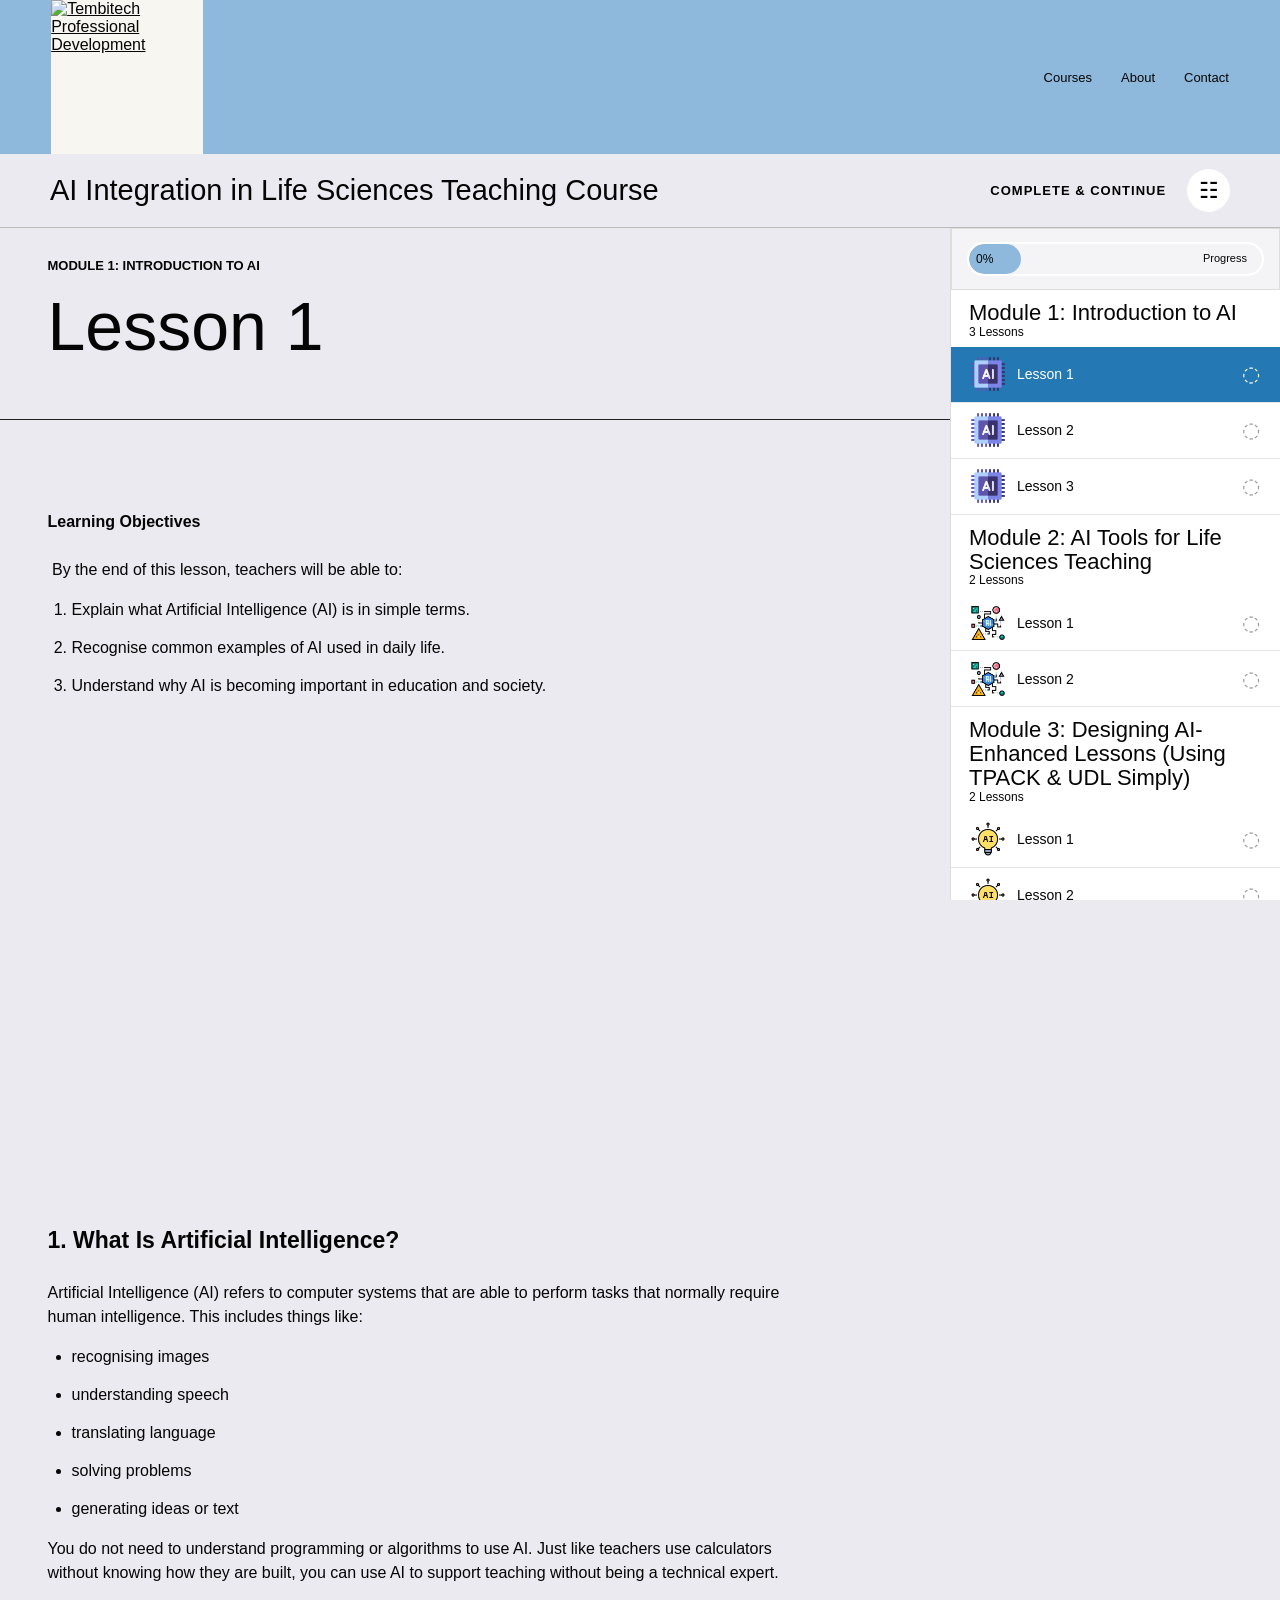
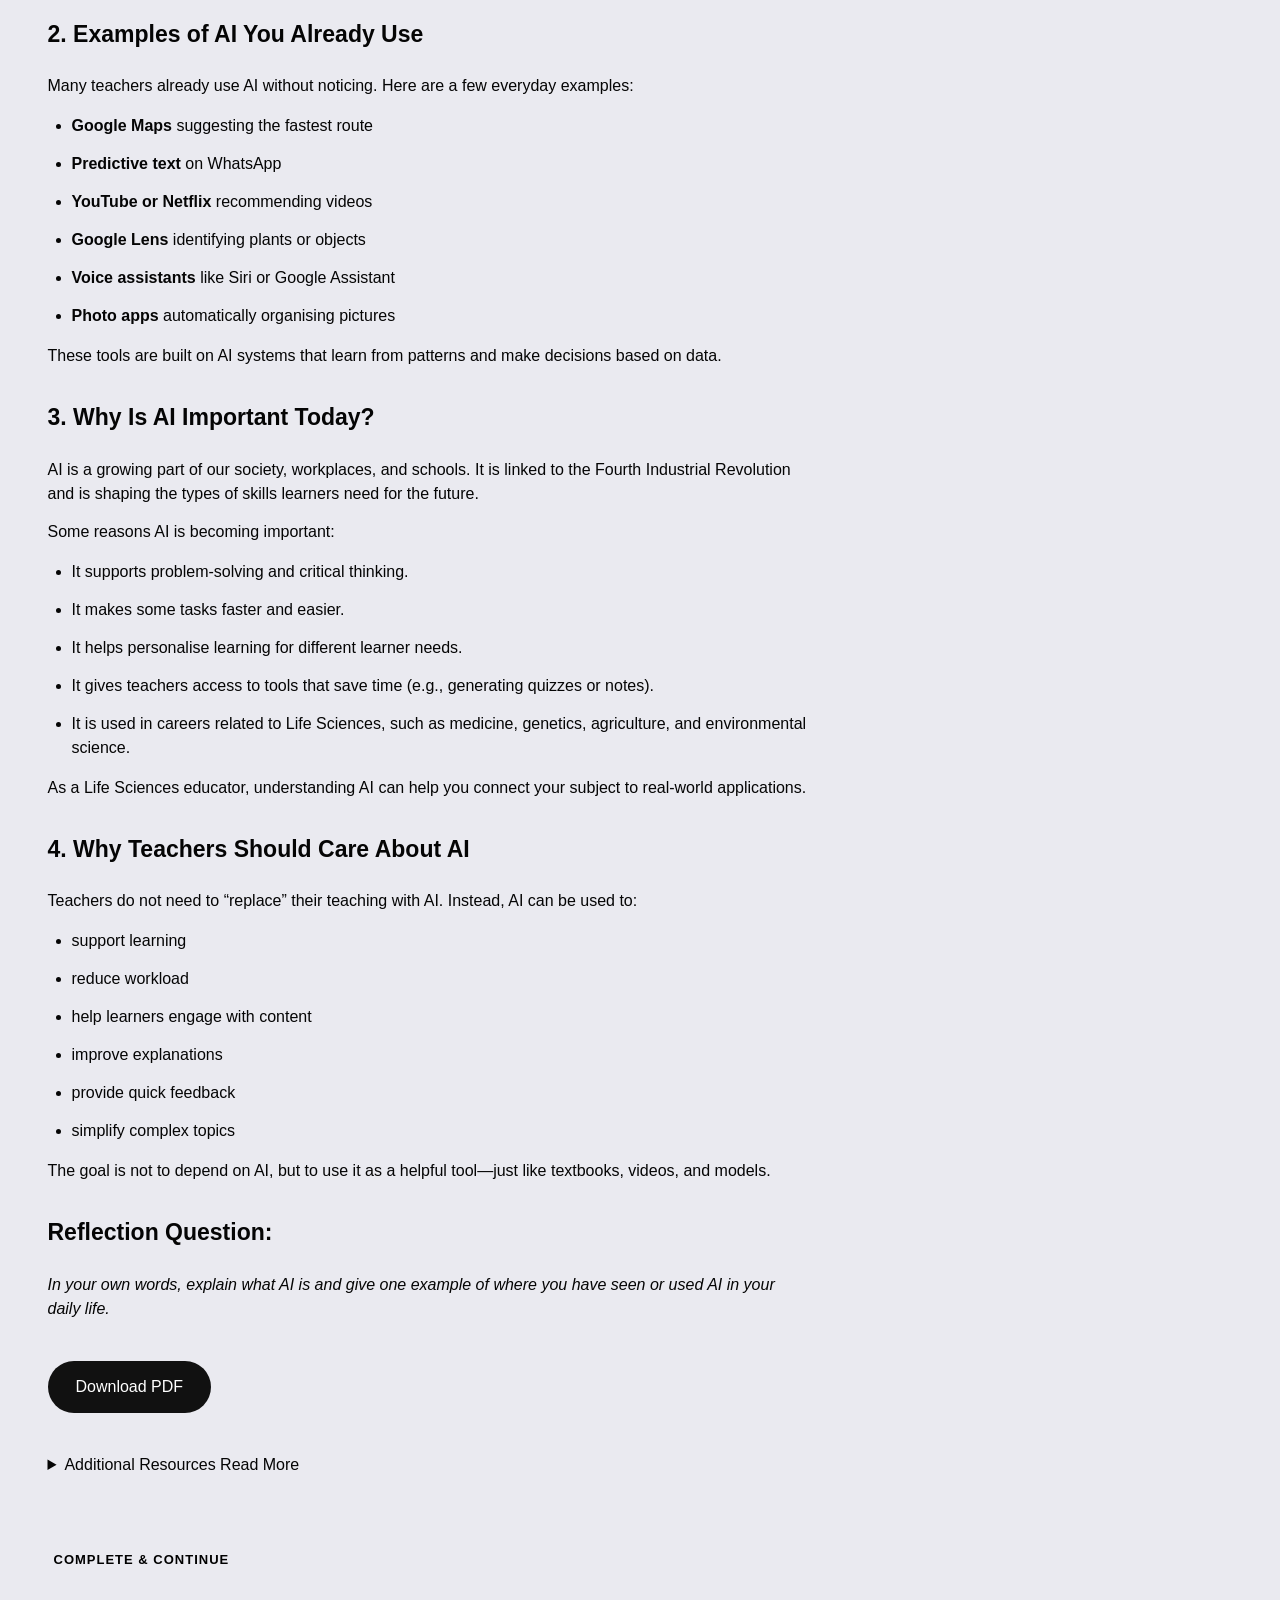
==== commit d232dfcf: "Add video section to Lesson 1 Added a video section for the lesson with an embedded YouTube video." ====
--- a/module-1-lesson-1.html
+++ b/module-1-lesson-1.html
@@ -2,10 +2,11 @@
 
 <html lang="en"><head><meta charset="utf-8"/><meta content="width=device-width,initial-scale=1" name="viewport"/><title>Lesson 1 — Tembitech</title><link href="assets/style.css" rel="stylesheet"/></head><body data-lesson="1-1" data-next="module-1-lesson-2.html"><header class="site-header"><a class="brand" href="index.html"><img alt="Tembitech Professional Development" src="https://images.squarespace-cdn.com/content/v1/6937506808ee877567604727/1765232756141-DBXHXUD9WX5X76IBM87U/ChatGPT+Image+Nov+30%2C+2025+at+03_59_58+PM.png?format=1500w"/></a><nav><a href="course.html">Courses</a><a href="about.html">About</a><a href="contact.html">Contact</a></nav></header><div class="lesson-shell"><div class="lesson-toolbar"><h1>AI Integration in Life Sciences Teaching Course</h1><div class="lesson-controls"><button class="complete">Complete &amp; Continue</button><button aria-label="Toggle lesson menu" class="side-toggle" id="sidebar-toggle">☷</button></div></div><div class="lesson-main"><main class="lesson-body"><div class="lesson-head"><div class="eyebrow">Module 1: Introduction to AI</div><h2>Lesson 1</h2></div><div class="lesson-copy"><div class="sqs-html-content" data-sqsp-text-block-content=""><p class="" style="white-space:pre-wrap;"><strong>Learning Objectives<br/></strong><br/> By the end of this lesson, teachers will be able to:</p><ol data-rte-list="default"><li><p class="" style="white-space:pre-wrap;">Explain what Artificial Intelligence (AI) is in simple terms.</p></li><li><p class="" style="white-space:pre-wrap;">Recognise common examples of AI used in daily life.</p></li><li><p class="" style="white-space:pre-wrap;">Understand why AI is becoming important in education and society.</p></li></ol></div>
 
-<div class="lesson-video">
+<div style="width:100%; max-width:900px; margin:30px 0 45px;">
   <iframe
     src="https://www.youtube.com/embed/xnLzjUrUY-c"
     title="Module 1 Lesson 1 Video"
+    style="display:block; width:100%; aspect-ratio:16/9; height:auto; min-height:450px; border:0; border-radius:8px;"
     allow="accelerometer; autoplay; clipboard-write; encrypted-media; gyroscope; picture-in-picture; web-share"
     allowfullscreen>
   </iframe>
--- a/assets/style.css
+++ b/assets/style.css
@@ -14,3 +14,20 @@
 .subpage:has(.contact-layout){min-height:60vh}.about-images{display:none}
 .target .audience img{object-fit:cover;object-position:center}
 @media(max-width:560px){.footer{gap:14px;padding:23px 5%}.footer h2{font-size:23px}}
+/* Larger, responsive lesson videos */
+.lesson-video {
+  display: block;
+  width: 100%;
+  max-width: 900px;
+  aspect-ratio: 16 / 9;
+  margin: 30px 0 45px;
+}
+
+.lesson-video iframe {
+  display: block;
+  width: 100%;
+  height: 100%;
+  aspect-ratio: 16 / 9;
+  border: 0;
+  border-radius: 8px;
+}
